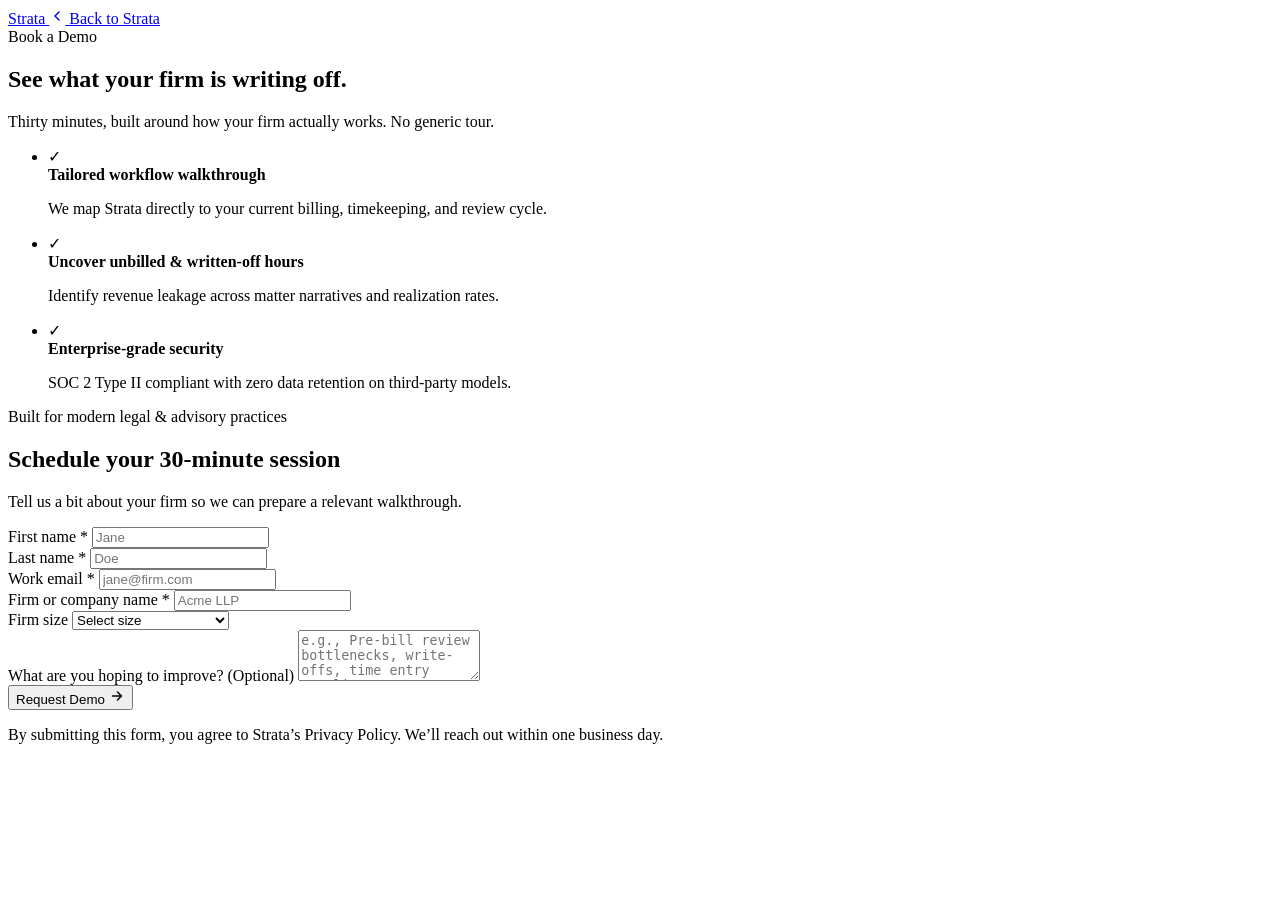
==== formulario.html @ de79afa6 "html del formulario" ====
<!DOCTYPE html>
<html lang="en">
<head>
  <meta charset="UTF-8" />
  <meta name="viewport" content="width=device-width, initial-scale=1.0" />
  <title>Book a Demo · Strata</title>
  <!-- Google Fonts: Inter & Instrument Serif para estética editorial B2B -->
  <link rel="preconnect" href="https://fonts.googleapis.com" />
  <link rel="preconnect" href="https://fonts.gstatic.com" crossorigin />
  <link
    href="https://fonts.googleapis.com/css2?family=Instrument+Serif:ital@0;1&family=Inter:wght@400;500;600&display=swap"
    rel="stylesheet"
  />
  <link rel="stylesheet" href="styles.css" />
</head>
<body>
  <header class="navbar">
    <div class="container navbar__inner">
      <a href="/" class="brand" aria-label="Strata Home">
        <span class="brand__mark" aria-hidden="true"></span>
        <span class="brand__name">Strata</span>
      </a>

      <a href="/" class="back-link">
        <svg width="16" height="16" viewBox="0 0 16 16" fill="none" aria-hidden="true">
          <path d="M10 12L6 8L10 4" stroke="currentColor" stroke-width="1.5" stroke-linecap="round" stroke-linejoin="round"/>
        </svg>
        Back to Strata
      </a>
    </div>
  </header>

  <main class="main-section">
    <div class="container demo-grid">
      <!-- Columna izquierda: Copy y propuesta de valor -->
      <section class="demo-info">
        <span class="eyebrow">Book a Demo</span>
        <h1 class="headline">See what your firm is writing off.</h1>
        <p class="subheadline">
          Thirty minutes, built around how your firm actually works. No generic tour.
        </p>

        <ul class="benefits-list">
          <li class="benefit-item">
            <span class="benefit-icon" aria-hidden="true">✓</span>
            <div>
              <strong>Tailored workflow walkthrough</strong>
              <p>We map Strata directly to your current billing, timekeeping, and review cycle.</p>
            </div>
          </li>
          <li class="benefit-item">
            <span class="benefit-icon" aria-hidden="true">✓</span>
            <div>
              <strong>Uncover unbilled & written-off hours</strong>
              <p>Identify revenue leakage across matter narratives and realization rates.</p>
            </div>
          </li>
          <li class="benefit-item">
            <span class="benefit-icon" aria-hidden="true">✓</span>
            <div>
              <strong>Enterprise-grade security</strong>
              <p>SOC 2 Type II compliant with zero data retention on third-party models.</p>
            </div>
          </li>
        </ul>

        <div class="trust-footer">
          <p class="trust-label">Built for modern legal & advisory practices</p>
        </div>
      </section>

      <!-- Columna derecha: Tarjeta del formulario de Demo -->
      <section class="demo-card" aria-labelledby="form-title">
        <div class="demo-card__header">
          <h2 id="form-title">Schedule your 30-minute session</h2>
          <p>Tell us a bit about your firm so we can prepare a relevant walkthrough.</p>
        </div>

        <form id="demoForm" class="demo-form" novalidate>
          <div class="form-row">
            <div class="form-group">
              <label for="firstName">First name *</label>
              <input type="text" id="firstName" name="firstName" placeholder="Jane" required />
            </div>

            <div class="form-group">
              <label for="lastName">Last name *</label>
              <input type="text" id="lastName" name="lastName" placeholder="Doe" required />
            </div>
          </div>

          <div class="form-group">
            <label for="workEmail">Work email *</label>
            <input type="email" id="workEmail" name="workEmail" placeholder="jane@firm.com" required />
          </div>

          <div class="form-row">
            <div class="form-group">
              <label for="firmName">Firm or company name *</label>
              <input type="text" id="firmName" name="firmName" placeholder="Acme LLP" required />
            </div>

            <div class="form-group">
              <label for="firmSize">Firm size</label>
              <select id="firmSize" name="firmSize">
                <option value="" disabled selected>Select size</option>
                <option value="1-10">1 – 10 professionals</option>
                <option value="11-50">11 – 50 professionals</option>
                <option value="51-200">51 – 200 professionals</option>
                <option value="200+">200+ professionals</option>
              </select>
            </div>
          </div>

          <div class="form-group">
            <label for="notes">What are you hoping to improve? <span class="optional">(Optional)</span></label>
            <textarea
              id="notes"
              name="notes"
              rows="3"
              placeholder="e.g., Pre-bill review bottlenecks, write-offs, time entry compliance..."
            ></textarea>
          </div>

          <button type="submit" class="btn-submit">
            Request Demo
            <svg width="16" height="16" viewBox="0 0 16 16" fill="none" aria-hidden="true">
              <path d="M3.5 8H12.5M12.5 8L8.5 4M12.5 8L8.5 12" stroke="currentColor" stroke-width="1.5" stroke-linecap="round" stroke-linejoin="round"/>
            </svg>
          </button>

          <p class="form-disclaimer">
            By submitting this form, you agree to Strata’s Privacy Policy. We’ll reach out within one business day.
          </p>
        </form>

        <!-- Mensaje de confirmación al enviar -->
        <div id="formSuccess" class="form-success" hidden>
          <div class="success-badge">✓</div>
          <h3>Request received</h3>
          <p>Thanks for reaching out. A Strata specialist will send calendar times shortly.</p>
        </div>
      </section>
    </div>
  </main>

  <script>
    const form = document.getElementById('demoForm');
    const successBox = document.getElementById('formSuccess');

    form.addEventListener('submit', (e) => {
      e.preventDefault();
      if (!form.checkValidity()) {
        form.reportValidity();
        return;
      }
      form.hidden = true;
      successBox.hidden = false;
    });
  </script>
</body>
</html>
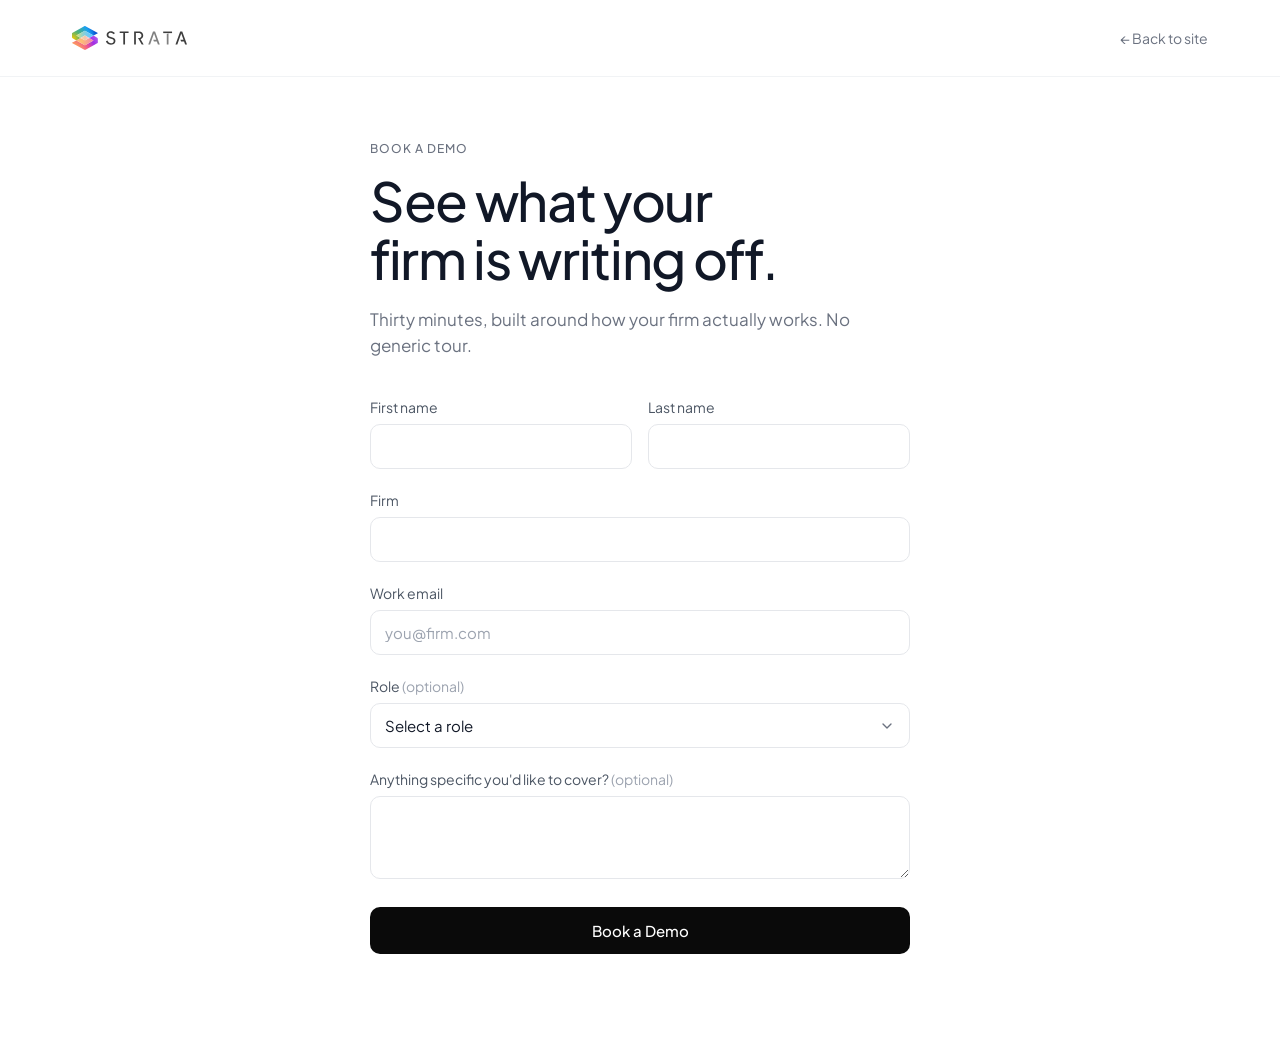
==== commit 29b49188: "formulario" ====
--- a/formulario.html
+++ b/formulario.html
@@ -4,143 +4,76 @@
   <meta charset="UTF-8" />
   <meta name="viewport" content="width=device-width, initial-scale=1.0" />
   <title>Book a Demo · Strata</title>
-  <!-- Google Fonts: Inter & Instrument Serif para estética editorial B2B -->
-  <link rel="preconnect" href="https://fonts.googleapis.com" />
-  <link rel="preconnect" href="https://fonts.gstatic.com" crossorigin />
-  <link
-    href="https://fonts.googleapis.com/css2?family=Instrument+Serif:ital@0;1&family=Inter:wght@400;500;600&display=swap"
-    rel="stylesheet"
-  />
-  <link rel="stylesheet" href="styles.css" />
+  <link rel="icon" href="assets/img/strata-icon.svg" type="image/svg+xml" />
+  <link rel="stylesheet" href="assets/fonts/fonts.css" />
+  <link rel="stylesheet" href="estils.css" />
 </head>
-<body>
-  <header class="navbar">
-    <div class="container navbar__inner">
-      <a href="/" class="brand" aria-label="Strata Home">
-        <span class="brand__mark" aria-hidden="true"></span>
-        <span class="brand__name">Strata</span>
+<body class="demo-page">
+  <header class="demo-navbar">
+    <div class="demo-navbar__inner">
+      <a href="index.html" class="demo-brand" aria-label="Strata Home">
+        <img src="assets/img/strata-logo.svg" alt="Strata" width="115" />
       </a>
 
-      <a href="/" class="back-link">
-        <svg width="16" height="16" viewBox="0 0 16 16" fill="none" aria-hidden="true">
-          <path d="M10 12L6 8L10 4" stroke="currentColor" stroke-width="1.5" stroke-linecap="round" stroke-linejoin="round"/>
-        </svg>
-        Back to Strata
-      </a>
+      <a href="index.html" class="demo-back-link">← Back to site</a>
     </div>
   </header>
 
-  <main class="main-section">
-    <div class="container demo-grid">
-      <!-- Columna izquierda: Copy y propuesta de valor -->
-      <section class="demo-info">
-        <span class="eyebrow">Book a Demo</span>
-        <h1 class="headline">See what your firm is writing off.</h1>
-        <p class="subheadline">
-          Thirty minutes, built around how your firm actually works. No generic tour.
-        </p>
+  <main class="demo-main">
+    <div class="demo-wrapper">
+      <span class="demo-eyebrow">BOOK A DEMO</span>
+      <h1 class="demo-headline">See what your<br>firm is writing off.</h1>
+      <p class="demo-subheadline">
+        Thirty minutes, built around how your firm actually works. No generic tour.
+      </p>
 
-        <ul class="benefits-list">
-          <li class="benefit-item">
-            <span class="benefit-icon" aria-hidden="true">✓</span>
-            <div>
-              <strong>Tailored workflow walkthrough</strong>
-              <p>We map Strata directly to your current billing, timekeeping, and review cycle.</p>
-            </div>
-          </li>
-          <li class="benefit-item">
-            <span class="benefit-icon" aria-hidden="true">✓</span>
-            <div>
-              <strong>Uncover unbilled & written-off hours</strong>
-              <p>Identify revenue leakage across matter narratives and realization rates.</p>
-            </div>
-          </li>
-          <li class="benefit-item">
-            <span class="benefit-icon" aria-hidden="true">✓</span>
-            <div>
-              <strong>Enterprise-grade security</strong>
-              <p>SOC 2 Type II compliant with zero data retention on third-party models.</p>
-            </div>
-          </li>
-        </ul>
+      <form id="demoForm" class="demo-form" novalidate>
+        <div class="demo-form-row">
+          <div class="demo-form-group">
+            <label for="firstName">First name</label>
+            <input type="text" id="firstName" name="firstName" required />
+          </div>
 
-        <div class="trust-footer">
-          <p class="trust-label">Built for modern legal & advisory practices</p>
-        </div>
-      </section>
-
-      <!-- Columna derecha: Tarjeta del formulario de Demo -->
-      <section class="demo-card" aria-labelledby="form-title">
-        <div class="demo-card__header">
-          <h2 id="form-title">Schedule your 30-minute session</h2>
-          <p>Tell us a bit about your firm so we can prepare a relevant walkthrough.</p>
+          <div class="demo-form-group">
+            <label for="lastName">Last name</label>
+            <input type="text" id="lastName" name="lastName" required />
+          </div>
         </div>
 
-        <form id="demoForm" class="demo-form" novalidate>
-          <div class="form-row">
-            <div class="form-group">
-              <label for="firstName">First name *</label>
-              <input type="text" id="firstName" name="firstName" placeholder="Jane" required />
-            </div>
+        <div class="demo-form-group">
+          <label for="firmName">Firm</label>
+          <input type="text" id="firmName" name="firmName" required />
+        </div>
 
-            <div class="form-group">
-              <label for="lastName">Last name *</label>
-              <input type="text" id="lastName" name="lastName" placeholder="Doe" required />
-            </div>
-          </div>
+        <div class="demo-form-group">
+          <label for="workEmail">Work email</label>
+          <input type="email" id="workEmail" name="workEmail" placeholder="you@firm.com" required />
+        </div>
 
-          <div class="form-group">
-            <label for="workEmail">Work email *</label>
-            <input type="email" id="workEmail" name="workEmail" placeholder="jane@firm.com" required />
-          </div>
+        <div class="demo-form-group">
+          <label for="role">Role <span class="demo-optional">(optional)</span></label>
+          <select id="role" name="role">
+            <option value="" selected>Select a role</option>
+            <option value="managing-partner">Managing Partner</option>
+            <option value="cio-cto">CIO / CTO / Innovation</option>
+            <option value="cfo-coo">CFO / COO / Finance</option>
+            <option value="billing-operations">Billing / Revenue Operations</option>
+            <option value="other">Other</option>
+          </select>
+        </div>
 
-          <div class="form-row">
-            <div class="form-group">
-              <label for="firmName">Firm or company name *</label>
-              <input type="text" id="firmName" name="firmName" placeholder="Acme LLP" required />
-            </div>
+        <div class="demo-form-group">
+          <label for="notes">Anything specific you'd like to cover? <span class="demo-optional">(optional)</span></label>
+          <textarea id="notes" name="notes" rows="3"></textarea>
+        </div>
 
-            <div class="form-group">
-              <label for="firmSize">Firm size</label>
-              <select id="firmSize" name="firmSize">
-                <option value="" disabled selected>Select size</option>
-                <option value="1-10">1 – 10 professionals</option>
-                <option value="11-50">11 – 50 professionals</option>
-                <option value="51-200">51 – 200 professionals</option>
-                <option value="200+">200+ professionals</option>
-              </select>
-            </div>
-          </div>
+        <button type="submit" class="demo-btn-submit">Book a Demo</button>
+      </form>
 
-          <div class="form-group">
-            <label for="notes">What are you hoping to improve? <span class="optional">(Optional)</span></label>
-            <textarea
-              id="notes"
-              name="notes"
-              rows="3"
-              placeholder="e.g., Pre-bill review bottlenecks, write-offs, time entry compliance..."
-            ></textarea>
-          </div>
-
-          <button type="submit" class="btn-submit">
-            Request Demo
-            <svg width="16" height="16" viewBox="0 0 16 16" fill="none" aria-hidden="true">
-              <path d="M3.5 8H12.5M12.5 8L8.5 4M12.5 8L8.5 12" stroke="currentColor" stroke-width="1.5" stroke-linecap="round" stroke-linejoin="round"/>
-            </svg>
-          </button>
-
-          <p class="form-disclaimer">
-            By submitting this form, you agree to Strata’s Privacy Policy. We’ll reach out within one business day.
-          </p>
-        </form>
-
-        <!-- Mensaje de confirmación al enviar -->
-        <div id="formSuccess" class="form-success" hidden>
-          <div class="success-badge">✓</div>
-          <h3>Request received</h3>
-          <p>Thanks for reaching out. A Strata specialist will send calendar times shortly.</p>
-        </div>
-      </section>
+      <div id="formSuccess" class="demo-success" hidden>
+        <h3>Request received</h3>
+        <p>Thanks for reaching out. A Strata specialist will send calendar times shortly.</p>
+      </div>
     </div>
   </main>
 
--- a/assets/fonts/fonts.css
+++ b/assets/fonts/fonts.css
@@ -0,0 +1,49 @@
+@font-face {
+  font-family: 'JetBrains Mono';
+  font-style: normal;
+  font-weight: 400;
+  font-display: swap;
+  src: url(jetbrains-mono-400.ttf) format('truetype');
+}
+@font-face {
+  font-family: 'JetBrains Mono';
+  font-style: normal;
+  font-weight: 500;
+  font-display: swap;
+  src: url(jetbrains-mono-500.ttf) format('truetype');
+}
+@font-face {
+  font-family: 'Plus Jakarta Sans';
+  font-style: normal;
+  font-weight: 300;
+  font-display: swap;
+  src: url(plus-jakarta-sans-300.ttf) format('truetype');
+}
+@font-face {
+  font-family: 'Plus Jakarta Sans';
+  font-style: normal;
+  font-weight: 400;
+  font-display: swap;
+  src: url(plus-jakarta-sans-400.ttf) format('truetype');
+}
+@font-face {
+  font-family: 'Plus Jakarta Sans';
+  font-style: normal;
+  font-weight: 500;
+  font-display: swap;
+  src: url(plus-jakarta-sans-500.ttf) format('truetype');
+}
+@font-face {
+  font-family: 'Plus Jakarta Sans';
+  font-style: normal;
+  font-weight: 600;
+  font-display: swap;
+  src: url(plus-jakarta-sans-600.ttf) format('truetype');
+}
+@font-face {
+  font-family: 'Plus Jakarta Sans';
+  font-style: normal;
+  font-weight: 700;
+  font-display: swap;
+  src: url(plus-jakarta-sans-700.ttf) format('truetype');
+}
--- a/estils.css
+++ b/estils.css
@@ -0,0 +1,871 @@
+/*GLOBAL*/
+:root {
+  --bg: #ffffff;
+  --line: #e5e7eb;
+}
+
+* {
+  box-sizing: border-box;
+}
+
+html, body {
+  max-width: 100%;
+  overflow-x: hidden;
+  margin: 0;
+  padding: 0;
+  font-family: 'Plus Jakarta Sans', sans-serif;
+  font-weight: 400;
+}
+
+img, svg, canvas {
+  max-width: 100%;
+  height: auto;
+}
+
+h1 {
+  font-weight: 500;
+  font-size: 5em;
+}
+
+h4 {
+  font-weight: 300;
+  font-size: 1.6em;
+  color: grey;
+}
+
+h3 {
+  color: rgb(122, 122, 122);
+  font-weight: 400;
+  font-size: 1.5em;
+}
+
+/* =========================================
+   CABECERA
+   ========================================= */
+header {
+  position: sticky;
+  top: 0%;
+  display: flex;
+  justify-content: space-around;
+  align-items: center;
+  padding: 10px 10px;
+  z-index: 50;
+  backdrop-filter: blur(14px) saturate(1.4);
+  background: color-mix(in srgb, var(--bg) 78%, transparent);
+  border-bottom: 1px solid var(--line);
+}
+
+.nav-link {
+  color: grey;
+  text-decoration: none;
+}
+
+.linksalado, .links_internos {
+  display: flex;
+  gap: 20px;
+}
+
+.rojo {
+  display: inline-block;
+  width: 10px;
+  height: 9px;
+  background: linear-gradient(to right, #d70707, #ff2f00);
+  border-radius: 100%;
+  margin-right: 10px;
+}
+
+.blanco {
+  background-color: #ffffff;
+  padding: 10px 20px;
+  border-radius: 20px;
+  text-decoration: none;
+  border: 1px solid #d1d5db;
+  color: grey;
+}
+
+.negro {
+  background-color: #000000;
+  color: #ffffff;
+  padding: 10px 20px;
+  border-radius: 20px;
+  text-decoration: none;
+}
+
+/* HERO*/
+.hero {
+  display: flex;
+  flex-direction: column;
+  align-items: flex-start;
+  padding: 100px 100px 0px 150px;
+  position: relative;
+  isolation: isolate;
+  z-index: 1;
+  min-height: 100vh;
+  overflow: hidden;
+  background-color: #ffffff;
+  background-image:
+    radial-gradient(circle at 90% 10%, rgba(253, 164, 175, 0.5) 0%, transparent 50%),
+    radial-gradient(circle at 100% 5%, rgba(255, 233, 169, 0.6) 0%, transparent 40%),
+    radial-gradient(circle at 80% 0%, rgba(255, 227, 230, 0.5) 0%, transparent 50%);
+}
+
+.imagen-hero {
+  display: inline-flex;
+  align-self: center;
+  margin-top: 150px;
+  margin-bottom: 0px;
+  position: relative;
+  height: 550px;
+  overflow: hidden;
+  border-radius: 20px;
+  box-shadow: 6px -43px 46px 20px rgba(0, 0, 0, 0.066);
+}
+
+.imagen-hero img {
+  width: 1250px;
+  object-fit: cover;
+  object-position: top center;
+}
+
+.transparente {
+  padding: 10px 20px;
+  border-radius: 20px;
+  color: black;
+  text-decoration: none;
+}
+
+.linkshero {
+  margin-top: 50px;
+  display: flex;
+  gap: 15px;
+}
+
+.destacado {
+  background: linear-gradient(135deg, #33c891, #1e62d0, #b163ff);
+  -webkit-background-clip: text;
+  background-clip: text;
+  -webkit-text-fill-color: transparent;
+  color: transparent;
+  display: inline-block;
+}
+
+.hero-graph {
+  position: absolute !important;
+  top: 0 !important;
+  left: 0 !important;
+  width: 100% !important;
+  height: 100% !important;
+  z-index: 0 !important;
+  pointer-events: none !important;
+}
+
+.hero-graph canvas {
+  background: transparent !important;
+}
+
+.titol, .imagen-hero {
+  position: relative;
+  z-index: 10;
+}
+
+/*PLATFORM*/
+.negrita {
+  font-weight: 500;
+  color: black;
+}
+
+.Platform {
+  display: flex;
+  flex-direction: column;
+  padding: 100px 100px 100px 150px;
+  background-color: #ffff;
+}
+
+.platform-surfaces {
+  display: flex;
+  gap: 20px;
+}
+
+.atlas, .nexus, .canvas, .core {
+  flex: 1;
+  border-radius: 20px;
+  padding: 30px;
+  box-sizing: border-box;
+  align-items: flex-start;
+}
+
+.atlas:hover, .nexus:hover, .canvas:hover, .core:hover {
+  transform: translateY(-5px);
+  box-shadow: 0 4px 8px rgba(0, 0, 0, 0.1);
+  transition: transform 0.3s ease, box-shadow 0.3s ease;
+}
+
+.atlas {
+  background: linear-gradient(to top, #ffffff, #deffe3);
+  border: 1px solid #adffbf;
+}
+
+.nexus {
+  background: linear-gradient(to top, #f9fafb, #ebf4ff);
+  border: 1px solid #b3ccff;
+}
+
+.canvas {
+  background: linear-gradient(to top, #fefcff, #f0e1f7);
+  border: 1px solid #e9bcff;
+}
+
+.core {
+  background: linear-gradient(to top, #fffdf8, #fff6df);
+  border: 1px solid #ffedc3;
+  margin-top: 50px;
+  display: flex;
+  align-items: center;
+}
+
+.core h4 {
+  padding-right: 20px;
+}
+
+/* FRANJA DE MISSATGE*/
+.franja-de-missatge {
+  background-color: #fcfff9;
+  padding: 100px 100px 100px 150px;
+  background-image:
+    radial-gradient(circle at 100% 0%, rgba(164, 173, 253, 0.4) 0%, transparent 50%),
+    radial-gradient(circle at 0% 100%, rgba(195, 255, 204, 0.5) 0%, transparent 50%);
+}
+
+.missatge1 {
+  font-size: 1.6em;
+  line-height: 1.6;
+  text-align: center;
+}
+
+.missatge2 {
+  font-size: 1.2em;
+  line-height: 1.6;
+  color: grey;
+  text-align: center;
+}
+
+/*OPERATIONAL VALUE */
+.operationalvalue {
+  background-color: #ffff;
+  padding: 100px 100px 100px 150px;
+  display: block;
+}
+
+.operationalvalue h3 {
+  font-weight: 400;
+  font-size: 1em;
+  color: grey;
+}
+
+.marker {
+  display: inline-block;
+  width: 40px;
+  height: 12px;
+  background: linear-gradient(to right, #00ba63, #0072ff);
+  border-radius: 3px;
+  margin-right: 10px;
+}
+
+.marker1 {
+  display: inline-block;
+  width: 40px;
+  height: 10px;
+  background: linear-gradient(to right, #00ba63, #0072ff);
+  border-radius: 10px;
+  margin-right: 10px;
+}
+
+.operationalvalue h1 {
+  font-weight: 500;
+  font-size: 3em;
+  color: black;
+}
+
+.operationalvalue-numbers {
+  background-color: #ffff;
+  color: grey;
+  gap: 20px;
+  box-shadow: 4px 4px 6px 4px rgba(0, 0, 0, 0.1);
+  border-radius: 20px;
+  padding: 40px;
+  box-sizing: border-box;
+}
+
+.titolsnumeros {
+  display: flex;
+  justify-content: space-between;
+  font-weight: 100;
+  font-size: 1em;
+  color: grey;
+}
+
+.columnasnumeros {
+  display: flex;
+  justify-content: space-between;
+  gap: 30px;
+}
+
+.subnumeros {
+  margin-left: 10px;
+  display: inline-block;
+  color: rgb(1, 0, 0);
+  border: 1px solid #d1d5db;
+  border-radius: 20px;
+  padding: 5px 10px;
+  background: linear-gradient(to right, #76ff9f81, #7787ff61);
+}
+
+.gris {
+  color: grey;
+  font-weight: 100;
+  font-size: 1em;
+}
+
+/* FROM THE FIELD */
+.fromthefield {
+  background-color: #080a0c;
+  background-image: radial-gradient(circle at 90% 10%, rgba(30, 90, 60, 0.3) 0%, transparent 50%);
+  color: white;
+  padding: 100px 100px 100px 150px;
+  display: flex;
+  justify-content: center;
+}
+
+.ftf-container {
+  display: flex;
+  justify-content: space-between;
+  align-items: flex-start;
+  max-width: 1200px;
+  width: 100%;
+  gap: 60px;
+}
+
+.ftf-left {
+  flex: 1;
+  max-width: 650px;
+}
+
+.ftf-tag {
+  display: flex;
+  align-items: center;
+  font-size: 0.85rem;
+  color: #a0aab2;
+  letter-spacing: 1px;
+  margin-bottom: 20px;
+}
+
+.marker-verde {
+  display: inline-block;
+  width: 25px;
+  height: 8px;
+  background: linear-gradient(to right, #00ba63, #0072ff);
+  border-radius: 2px;
+  margin-right: 10px;
+}
+
+.ftf-title {
+  font-size: 8rem;
+  font-weight: 500;
+  line-height: 1;
+  margin: 0 0 10px 0;
+  letter-spacing: -2px;
+}
+
+.ftf-subtitle {
+  font-size: 0.9rem;
+  color: #a0aab2;
+  letter-spacing: 1px;
+  margin-bottom: 40px;
+}
+
+.ftf-desc {
+  font-size: 1.25rem;
+  line-height: 1.6;
+  color: #d1d5db;
+  margin-bottom: 60px;
+}
+
+.ftf-footer {
+  font-size: 1rem;
+  line-height: 1.6;
+  color: #6b7280;
+  border-top: 1px solid #1f2937;
+  padding-top: 30px;
+}
+
+.ftf-card {
+  flex: 1;
+  max-width: 450px;
+  margin-top: 100px;
+  background-color: rgba(20, 25, 30, 0.6);
+  border: 1px solid rgba(255, 255, 255, 0.1);
+  border-radius: 16px;
+  padding: 30px 40px;
+  position: relative;
+  backdrop-filter: blur(10px);
+  overflow: hidden;
+}
+
+.ftf-card::before {
+  content: "";
+  position: absolute;
+  top: -1px;
+  left: 20px;
+  right: 20px;
+  height: 1px;
+  background: linear-gradient(to right, #00ba63, #0072ff, #b163ff);
+  border-radius: 20px 30px 20px 30px;
+}
+
+.ftf-card-header {
+  font-size: 0.75rem;
+  color: #6b7280;
+  letter-spacing: 1px;
+  margin-bottom: 30px;
+}
+
+.ftf-card-row {
+  display: flex;
+  justify-content: space-between;
+  align-items: center;
+  padding: 20px 0;
+  border-bottom: 1px solid rgba(255, 255, 255, 0.05);
+  gap: 12px;
+}
+
+.ftf-card-row span:first-child {
+  font-size: 1rem;
+  color: #9ca3af;
+}
+
+.ftf-card-value {
+  font-size: 1.5rem;
+  font-weight: 500;
+  color: #ffffff;
+  white-space: nowrap;
+}
+
+/*(768px)*/
+@media (max-width: 768px), (prefers-reduced-motion: reduce) {
+  .hero-graph {
+    display: none !important;
+  }
+}
+
+@media (max-width: 768px) {
+  header {
+    padding: 14px 20px;
+    justify-content: space-between;
+  }
+
+  header .links_internos,
+  header .blanco {
+    display: none;
+  }
+
+  .hero,
+  .Platform,
+  .franja-de-missatge,
+  .operationalvalue,
+  .fromthefield {
+    padding: 60px 24px;
+  }
+
+  .hero {
+    min-height: auto;
+    padding-top: 40px;
+    padding-bottom: 40px;
+  }
+
+  h1,
+  .Platform h1,
+  .operationalvalue > div > h1 {
+    font-size: 2.35em;
+    line-height: 1.15;
+  }
+
+  h1 br,
+  h3 br {
+    display: none;
+  }
+
+  .linkshero {
+    flex-direction: row;
+    align-items: center;
+    gap: 12px;
+    margin-top: 28px;
+  }
+
+  .imagen-hero {
+    margin-top: 40px;
+    border-radius: 14px;
+    max-height: none;
+  }
+
+  .platform-surfaces {
+    flex-direction: column;
+    gap: 16px;
+  }
+
+  .core {
+    margin-top: 16px;
+    flex-direction: column;
+    align-items: flex-start;
+    gap: 10px;
+  }
+
+  .missatge1 {
+    font-size: 1.3em;
+  }
+
+  .missatge2 {
+    font-size: 1.05em;
+  }
+
+  .titolsnumeros {
+    flex-direction: column;
+    gap: 4px;
+    font-size: 0.75rem;
+  }
+
+  .columnasnumeros {
+    flex-direction: column;
+    gap: 24px;
+  }
+
+  .numeros1 {
+    padding-bottom: 24px;
+    border-bottom: 1px solid #e5e7eb;
+  }
+
+  .ftf-container {
+    flex-direction: column;
+    gap: 35px;
+  }
+
+  .ftf-title {
+    font-size: 4.2rem;
+  }
+
+  .ftf-left {
+    width: 100%;
+    max-width: 100%;
+  }
+
+  .ftf-card {
+    margin-top: 0;
+    max-width: 100%;
+    width: 100%;
+    padding: 24px;
+  }
+}
+
+/* PARA MÓVIL (390px y 360px)*/
+@media (max-width: 400px) {
+  .hero,
+  .Platform,
+  .franja-de-missatge,
+  .operationalvalue,
+  .fromthefield {
+    padding: 48px 18px;
+  }
+
+  .hero {
+    padding-top: 32px;
+    padding-bottom: 32px;
+  }
+
+  h1,
+  .Platform h1,
+  .operationalvalue > div > h1 {
+    font-size: 2em;
+  }
+
+  .linkshero .negro,
+  .linkshero .transparente {
+    padding: 9px 14px;
+    font-size: 0.85rem;
+  }
+
+  .operationalvalue-numbers {
+    padding: 22px 18px;
+  }
+
+  .numeros1 h1,
+  .numeros2 h1 {
+    font-size: 2.5em;
+  }
+
+  .ftf-title {
+    font-size: 3.6rem;
+  }
+
+  .ftf-card {
+    padding: 20px 18px;
+  }
+
+  .ftf-card-value {
+    font-size: 1.15rem;
+  }
+}
+
+
+body.demo-page {
+  background-color: #ffffff;
+  color: #111827;
+  font-family: 'Plus Jakarta Sans', -apple-system, BlinkMacSystemFont, sans-serif;
+  margin: 0;
+  padding: 0;
+  min-height: 100vh;
+}
+/*FORMULARIOOOOO*/
+/* Navbar superior */
+header.demo-navbar {
+  display: block;
+  padding: 0;
+  width: 100%;
+  border-bottom: 1px solid #f1f3f5;
+  background-color: #ffffff;
+  position: sticky;
+  top: 0;
+  z-index: 20;
+}
+
+.demo-navbar__inner {
+  width: 100%;
+  max-width: 1200px;
+  height: 76px;
+  margin: 0 auto;
+  padding: 0 32px;
+  display: flex;
+  align-items: center;
+  justify-content: space-between;
+}
+
+.demo-brand {
+  display: inline-flex;
+  align-items: center;
+  text-decoration: none;
+}
+
+.demo-back-link {
+  font-size: 0.875rem;
+  font-weight: 400;
+  color: #6b7280;
+  text-decoration: none;
+  transition: color 0.15s ease;
+}
+
+.demo-back-link:hover {
+  color: #111827;
+}
+
+/* Contenedor central de una sola columna */
+.demo-main {
+  padding: 64px 24px 96px;
+}
+
+.demo-wrapper {
+  max-width: 540px;
+  margin: 0 auto;
+}
+
+.demo-eyebrow {
+  display: block;
+  font-size: 0.75rem;
+  font-weight: 500;
+  letter-spacing: 0.08em;
+  text-transform: uppercase;
+  color: #6b7280;
+  margin-bottom: 16px;
+}
+
+.demo-headline {
+  font-size: 3.35rem;
+  font-weight: 500;
+  line-height: 1.08;
+  letter-spacing: -0.025em;
+  color: #111827;
+  margin: 0 0 18px 0;
+}
+
+.demo-subheadline {
+  font-size: 1.0625rem;
+  font-weight: 400;
+  line-height: 1.55;
+  color: #6b7280;
+  margin: 0 0 40px 0;
+}
+
+/* Formulario */
+.demo-form {
+  display: flex;
+  flex-direction: column;
+  gap: 22px;
+}
+
+.demo-form-row {
+  display: grid;
+  grid-template-columns: 1fr 1fr;
+  gap: 16px;
+}
+
+.demo-form-group {
+  display: flex;
+  flex-direction: column;
+  gap: 8px;
+}
+
+.demo-form label {
+  font-size: 0.875rem;
+  font-weight: 400;
+  color: #4b5563;
+}
+
+.demo-optional {
+  color: #9ca3af;
+}
+
+.demo-form input,
+.demo-form select,
+.demo-form textarea {
+  width: 100%;
+  font-family: inherit;
+  font-size: 0.9375rem;
+  color: #111827;
+  background-color: #ffffff;
+  border: 1px solid #e5e7eb;
+  border-radius: 10px;
+  padding: 12px 14px;
+  outline: none;
+  transition: border-color 0.15s ease, box-shadow 0.15s ease;
+}
+
+.demo-form input::placeholder,
+.demo-form textarea::placeholder {
+  color: #9ca3af;
+}
+
+.demo-form input:focus,
+.demo-form select:focus,
+.demo-form textarea:focus {
+  border-color: #111827;
+  box-shadow: 0 0 0 3px rgba(17, 24, 39, 0.06);
+}
+
+.demo-form select {
+  appearance: none;
+  background-image: url("data:image/svg+xml,%3Csvg xmlns='http://www.w3.org/2000/svg' width='16' height='16' viewBox='0 0 24 24' fill='none' stroke='%236b7280' stroke-width='2' stroke-linecap='round' stroke-linejoin='round'%3E%3Cpolyline points='6 9 12 15 18 9'%3E%3C/polyline%3E%3C/svg%3E");
+  background-repeat: no-repeat;
+  background-position: right 14px center;
+  padding-right: 40px;
+  cursor: pointer;
+}
+
+.demo-form textarea {
+  resize: vertical;
+}
+
+.demo-btn-submit {
+  margin-top: 6px;
+  width: 100%;
+  background-color: #0a0a0a;
+  color: #ffffff;
+  font-family: inherit;
+  font-size: 0.9375rem;
+  font-weight: 500;
+  padding: 14px 20px;
+  border: none;
+  border-radius: 10px;
+  cursor: pointer;
+  transition: background-color 0.15s ease, transform 0.1s ease;
+}
+
+.demo-btn-submit:hover {
+  background-color: #262626;
+}
+
+.demo-btn-submit:active {
+  transform: scale(0.99);
+}
+
+.demo-success {
+  padding: 32px 24px;
+  border: 1px solid #e5e7eb;
+  border-radius: 12px;
+  background-color: #fafafa;
+}
+
+.demo-success h3 {
+  font-size: 1.25rem;
+  font-weight: 500;
+  color: #111827;
+  margin: 0 0 8px 0;
+}
+
+.demo-success p {
+  font-size: 0.9375rem;
+  color: #6b7280;
+  margin: 0;
+}
+
+/* FORMULARIO: 768px y 390px */
+@media (max-width: 768px) {
+  .demo-navbar__inner {
+    height: 68px;
+    padding: 0 24px;
+  }
+
+  .demo-main {
+    padding: 48px 24px 72px;
+  }
+
+  .demo-headline {
+    font-size: 2.75rem;
+  }
+}
+
+@media (max-width: 390px) {
+  .demo-navbar__inner {
+    height: 60px;
+    padding: 0 18px;
+  }
+
+  .demo-main {
+    padding: 36px 18px 56px;
+  }
+
+  .demo-headline {
+    font-size: 2.15rem;
+  }
+
+  .demo-headline br {
+    display: none;
+  }
+
+  .demo-subheadline {
+    font-size: 0.95rem;
+    margin-bottom: 32px;
+  }
+
+  .demo-form {
+    gap: 18px;
+  }
+
+  .demo-form-row {
+    grid-template-columns: 1fr;
+    gap: 18px;
+  }
+
+  .demo-form input,
+  .demo-form select,
+  .demo-form textarea {
+    font-size: 16px;
+    padding: 11px 12px;
+  }
+}
